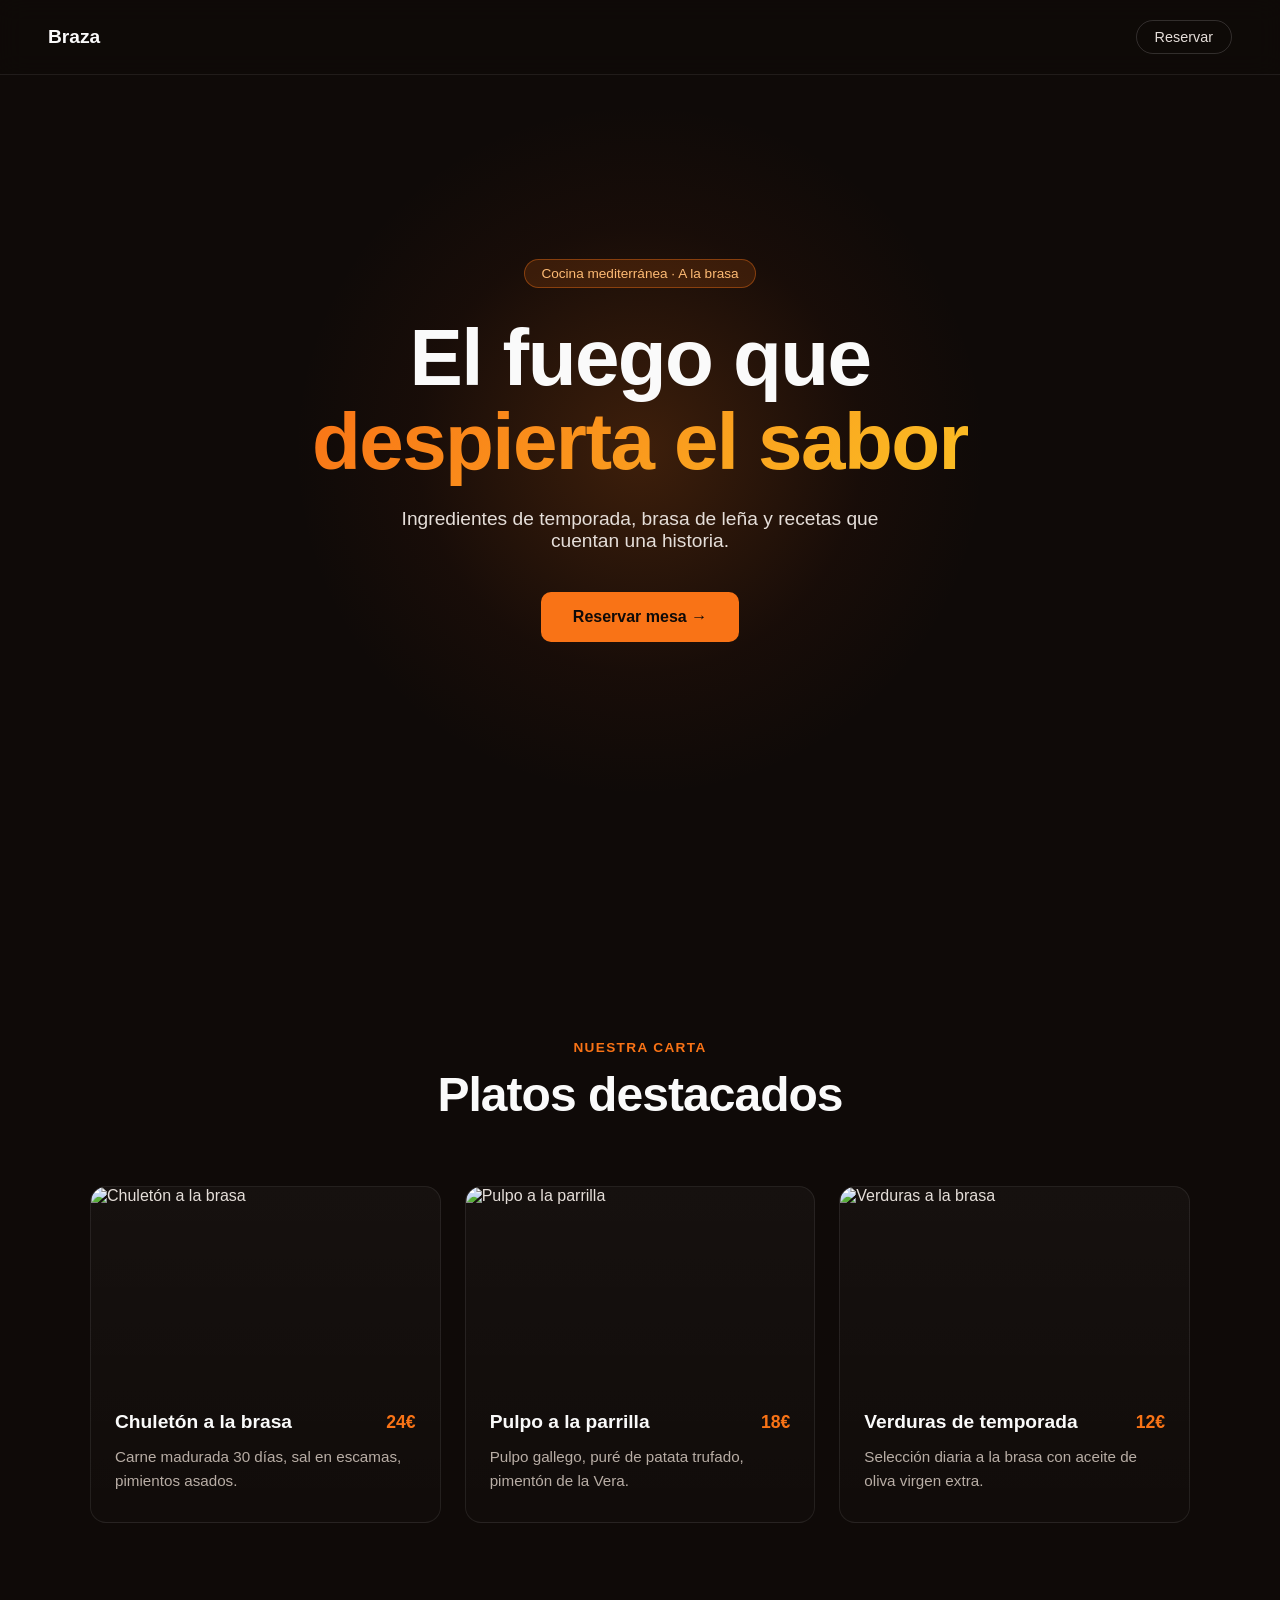
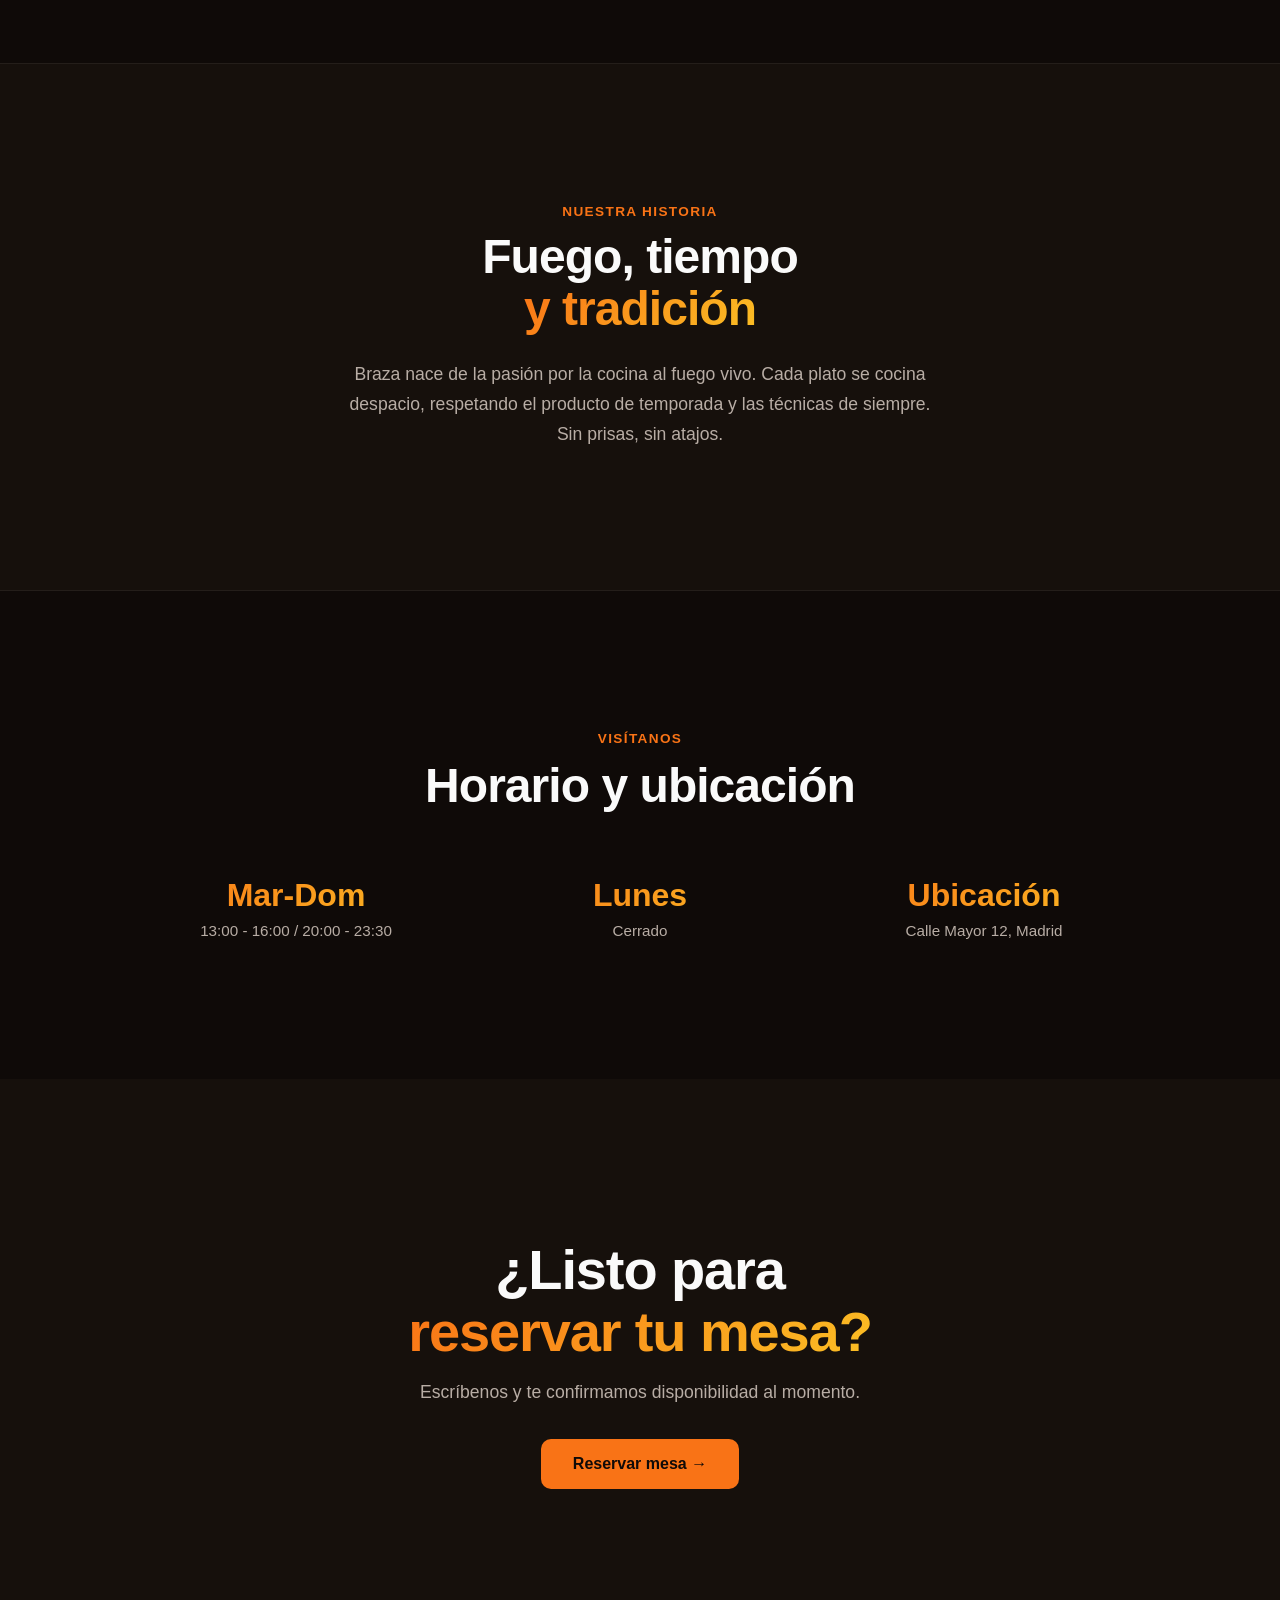
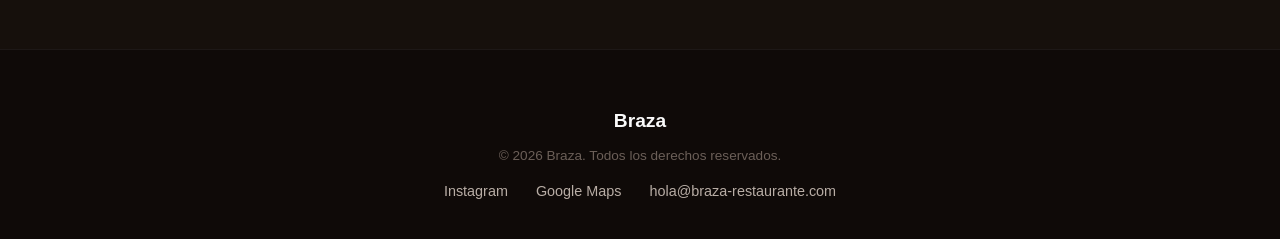
==== index.html @ 5f1ce354 "Primera versión de Braza" ====
<!DOCTYPE html>
<html lang="es">
<head>
    <meta charset="UTF-8">
    <meta name="viewport" content="width=device-width, initial-scale=1.0">
    <title>Braza · Cocina a la brasa</title>
    <link rel="stylesheet" href="style.css">
</head>
<body>

    <nav class="navbar">
        <span class="logo">Braza</span>
        <a href="https://wa.me/34TUNUMERO?text=Hola%2C%20quiero%20reservar%20mesa" class="nav-cta" target="_blank">Reservar</a>
    </nav>

    <header class="hero">
        <div class="hero-bg"></div>
        <div class="glow"></div>
        <span class="badge">Cocina mediterránea · A la brasa</span>
        <h1>El fuego que<br><span class="gradient-text">despierta el sabor</span></h1>
        <p class="subtitulo">Ingredientes de temporada, brasa de leña y recetas que cuentan una historia.</p>
        <button class="cta-btn" onclick="window.open('https://wa.me/34TUNUMERO?text=Hola%2C%20quiero%20reservar%20mesa', '_blank')">Reservar mesa →</button>
    </header>

    <section class="menu">
        <span class="eyebrow">Nuestra carta</span>
        <h2>Platos destacados</h2>
        <div class="menu-grid">
            <div class="menu-card">
                <img src="https://images.unsplash.com/photo-1544025162-d76694265947?auto=format&fit=crop&w=500&q=80" alt="Chuletón a la brasa" class="menu-img">
                <div class="menu-content">
                    <div class="menu-header">
                        <h3>Chuletón a la brasa</h3>
                        <span class="precio">24€</span>
                    </div>
                    <p>Carne madurada 30 días, sal en escamas, pimientos asados.</p>
                </div>
            </div>
            <div class="menu-card">
                <img src="https://images.unsplash.com/photo-1764397514323-e2fbf55e3091?w=500&auto=format&fit=crop&q=80" alt="Pulpo a la parrilla" class="menu-img">
                <div class="menu-content">
                    <div class="menu-header">
                        <h3>Pulpo a la parrilla</h3>
                        <span class="precio">18€</span>
                    </div>
                    <p>Pulpo gallego, puré de patata trufado, pimentón de la Vera.</p>
                </div>
            </div>
            <div class="menu-card">
                <img src="https://images.unsplash.com/photo-1692823548919-e8d60488ec91?w=500&auto=format&fit=crop&q=80" alt="Verduras a la brasa" class="menu-img">
                <div class="menu-content">
                    <div class="menu-header">
                        <h3>Verduras de temporada</h3>
                        <span class="precio">12€</span>
                    </div>
                    <p>Selección diaria a la brasa con aceite de oliva virgen extra.</p>
                </div>
            </div>
        </div>
    </section>

    <section class="historia">
        <span class="eyebrow">Nuestra historia</span>
        <h2>Fuego, tiempo<br><span class="gradient-text">y tradición</span></h2>
        <p>Braza nace de la pasión por la cocina al fuego vivo. Cada plato se cocina despacio, respetando el producto de temporada y las técnicas de siempre. Sin prisas, sin atajos.</p>
    </section>

    <section class="info">
        <span class="eyebrow">Visítanos</span>
        <h2>Horario y ubicación</h2>
        <div class="info-grid">
            <div class="info-item">
                <span class="numero">Mar-Dom</span>
                <p>13:00 - 16:00 / 20:00 - 23:30</p>
            </div>
            <div class="info-item">
                <span class="numero">Lunes</span>
                <p>Cerrado</p>
            </div>
            <div class="info-item">
                <span class="numero">Ubicación</span>
                <p>Calle Mayor 12, Madrid</p>
            </div>
        </div>
    </section>

    <section class="cta-final">
        <h2>¿Listo para<br><span class="gradient-text">reservar tu mesa?</span></h2>
        <p>Escríbenos y te confirmamos disponibilidad al momento.</p>
        <button class="cta-btn" onclick="window.open('https://wa.me/34TUNUMERO?text=Hola%2C%20quiero%20reservar%20mesa', '_blank')">Reservar mesa →</button>
    </section>

    <footer class="footer">
        <span class="logo">Braza</span>
        <p>&copy; 2026 Braza. Todos los derechos reservados.</p>
        <div class="footer-links">
            <a href="#">Instagram</a>
            <a href="#">Google Maps</a>
            <a href="mailto:hola@braza-restaurante.com">hola@braza-restaurante.com</a>
        </div>
    </footer>

</body>
</html>
---- style.css ----
/* Reset básico */
* {
    margin: 0;
    padding: 0;
    box-sizing: border-box;
}

body {
    font-family: 'Inter', sans-serif;
    background-color: #0F0A08;
    color: #E5DED9;
    overflow-x: hidden;
}

/* Texto con degradado (terracota → naranja) */
.gradient-text {
    background: linear-gradient(135deg, #F97316, #FBBF24);
    -webkit-background-clip: text;
    background-clip: text;
    color: transparent;
}

.eyebrow {
    display: block;
    font-size: 0.85rem;
    font-weight: 600;
    letter-spacing: 0.1em;
    text-transform: uppercase;
    color: #F97316;
    margin-bottom: 12px;
}

/* Navbar */
.navbar {
    position: fixed;
    top: 0;
    left: 0;
    right: 0;
    display: flex;
    justify-content: space-between;
    align-items: center;
    padding: 20px 48px;
    background: rgba(15, 10, 8, 0.7);
    backdrop-filter: blur(12px);
    border-bottom: 1px solid rgba(255, 255, 255, 0.08);
    z-index: 100;
}

.logo {
    font-family: 'Space Grotesk', sans-serif;
    font-weight: 700;
    font-size: 1.2rem;
    color: #FAFAFA;
}

.nav-cta {
    color: #E5DED9;
    text-decoration: none;
    font-size: 0.9rem;
    padding: 8px 18px;
    border: 1px solid rgba(255, 255, 255, 0.15);
    border-radius: 20px;
    transition: all 0.2s ease;
}

.nav-cta:hover {
    background-color: #F97316;
    color: #0F0A08;
    border-color: #F97316;
}

/* Hero */
.hero {
    position: relative;
    height: 100vh;
    display: flex;
    flex-direction: column;
    justify-content: center;
    align-items: center;
    text-align: center;
    padding: 20px;
    overflow: hidden;
}

.hero-bg {
    position: absolute;
    top: 0;
    left: 0;
    width: 100%;
    height: 100%;
    background-image: url('https://images.unsplash.com/photo-1544025162-d76694265947?auto=format&fit=crop&w=1600&q=80');
    background-size: cover;
    background-position: center;
    z-index: -2;
}

.hero-bg::after {
    content: '';
    position: absolute;
    top: 0;
    left: 0;
    width: 100%;
    height: 100%;
    background: linear-gradient(180deg, rgba(15,10,8,0.85) 0%, rgba(15,10,8,0.6) 50%, rgba(15,10,8,0.95) 100%);
}

.glow {
    position: absolute;
    top: 50%;
    left: 50%;
    width: 700px;
    height: 700px;
    background: radial-gradient(circle, rgba(249, 115, 22, 0.2) 0%, rgba(194, 65, 12, 0.05) 45%, transparent 70%);
    transform: translate(-50%, -50%);
    pointer-events: none;
    z-index: -1;
}

.badge {
    position: relative;
    font-size: 0.85rem;
    padding: 6px 16px;
    border: 1px solid rgba(249, 115, 22, 0.4);
    border-radius: 20px;
    background: rgba(249, 115, 22, 0.15);
    color: #FDBA74;
    margin-bottom: 28px;
}

.hero h1 {
    position: relative;
    font-family: 'Space Grotesk', sans-serif;
    font-size: 5rem;
    line-height: 1.05;
    font-weight: 700;
    color: #FAFAFA;
    margin-bottom: 24px;
    letter-spacing: -0.02em;
}

.hero .subtitulo {
    position: relative;
    font-size: 1.2rem;
    color: #E5DED9;
    max-width: 520px;
    margin-bottom: 40px;
}

.cta-btn {
    position: relative;
    background-color: #F97316;
    color: #0F0A08;
    border: none;
    padding: 16px 32px;
    font-size: 1rem;
    font-weight: 700;
    border-radius: 10px;
    cursor: pointer;
    transition: transform 0.2s ease, box-shadow 0.2s ease;
}

.cta-btn:hover {
    transform: scale(1.05);
    box-shadow: 0 0 30px rgba(249, 115, 22, 0.4);
}

/* Sección Menú */
.menu {
    padding: 140px 48px;
    text-align: center;
    background-color: #0F0A08;
}

.menu h2 {
    font-family: 'Space Grotesk', sans-serif;
    font-size: 3rem;
    font-weight: 700;
    color: #FAFAFA;
    margin-bottom: 64px;
    letter-spacing: -0.02em;
}

.menu-grid {
    display: grid;
    grid-template-columns: repeat(3, 1fr);
    gap: 24px;
    max-width: 1100px;
    margin: 0 auto;
}

.menu-card {
    position: relative;
    background: linear-gradient(180deg, rgba(255,255,255,0.03), rgba(255,255,255,0.01));
    border: 1px solid rgba(255, 255, 255, 0.08);
    border-radius: 16px;
    text-align: left;
    overflow: hidden;
    transition: border-color 0.2s ease, transform 0.2s ease;
}

.menu-card:hover {
    border-color: rgba(249, 115, 22, 0.5);
    transform: translateY(-6px);
}

.menu-img {
    width: 100%;
    height: 200px;
    object-fit: cover;
    display: block;
}

.menu-content {
    padding: 24px 24px 28px;
}

.menu-header {
    display: flex;
    justify-content: space-between;
    align-items: baseline;
    margin-bottom: 12px;
    gap: 12px;
}

.menu-header h3 {
    font-family: 'Space Grotesk', sans-serif;
    color: #FAFAFA;
    font-size: 1.2rem;
}

.precio {
    font-family: 'Space Grotesk', sans-serif;
    color: #F97316;
    font-weight: 700;
    font-size: 1.1rem;
    white-space: nowrap;
}

.menu-card p {
    color: #B8ADA5;
    line-height: 1.6;
    font-size: 0.95rem;
}

/* Sección Historia */
.historia {
    padding: 140px 48px;
    text-align: center;
    background-color: #16100C;
    border-top: 1px solid rgba(255, 255, 255, 0.06);
    border-bottom: 1px solid rgba(255, 255, 255, 0.06);
}

.historia h2 {
    font-family: 'Space Grotesk', sans-serif;
    font-size: 3rem;
    font-weight: 700;
    color: #FAFAFA;
    margin-bottom: 24px;
    letter-spacing: -0.02em;
    line-height: 1.1;
}

.historia p {
    max-width: 600px;
    margin: 0 auto;
    color: #B8ADA5;
    font-size: 1.1rem;
    line-height: 1.7;
}

/* Sección Info */
.info {
    padding: 140px 48px;
    text-align: center;
    background-color: #0F0A08;
}

.info h2 {
    font-family: 'Space Grotesk', sans-serif;
    font-size: 3rem;
    font-weight: 700;
    color: #FAFAFA;
    margin-bottom: 64px;
    letter-spacing: -0.02em;
}

.info-grid {
    display: grid;
    grid-template-columns: repeat(3, 1fr);
    gap: 32px;
    max-width: 1000px;
    margin: 0 auto;
}

.info-item .numero {
    display: block;
    font-family: 'Space Grotesk', sans-serif;
    font-size: 2rem;
    font-weight: 700;
    background: linear-gradient(135deg, #F97316, #FBBF24);
    -webkit-background-clip: text;
    background-clip: text;
    color: transparent;
    margin-bottom: 8px;
}

.info-item p {
    color: #B8ADA5;
    font-size: 0.95rem;
}

/* CTA Final */
.cta-final {
    padding: 160px 48px;
    text-align: center;
    background-color: #16100C;
}

.cta-final h2 {
    font-family: 'Space Grotesk', sans-serif;
    font-size: 3.5rem;
    line-height: 1.1;
    font-weight: 700;
    color: #FAFAFA;
    margin-bottom: 20px;
    letter-spacing: -0.02em;
}

.cta-final p {
    font-size: 1.1rem;
    color: #B8ADA5;
    margin-bottom: 36px;
}

/* Footer */
.footer {
    padding: 60px 48px 40px;
    text-align: center;
    background-color: #0F0A08;
    border-top: 1px solid rgba(255, 255, 255, 0.06);
}

.footer .logo {
    display: block;
    margin-bottom: 16px;
}

.footer p {
    color: #6B5F58;
    font-size: 0.85rem;
}

.footer-links {
    margin-top: 20px;
    display: flex;
    justify-content: center;
    gap: 28px;
}

.footer-links a {
    color: #B8ADA5;
    text-decoration: none;
    font-size: 0.9rem;
    transition: color 0.2s ease;
}

.footer-links a:hover {
    color: #F97316;
}

/* Responsive */
@media (max-width: 768px) {
    .hero h1 {
        font-size: 3rem;
    }
    .menu-grid,
    .info-grid {
        grid-template-columns: 1fr;
    }
    .cta-final h2 {
        font-size: 2.2rem;
    }
}
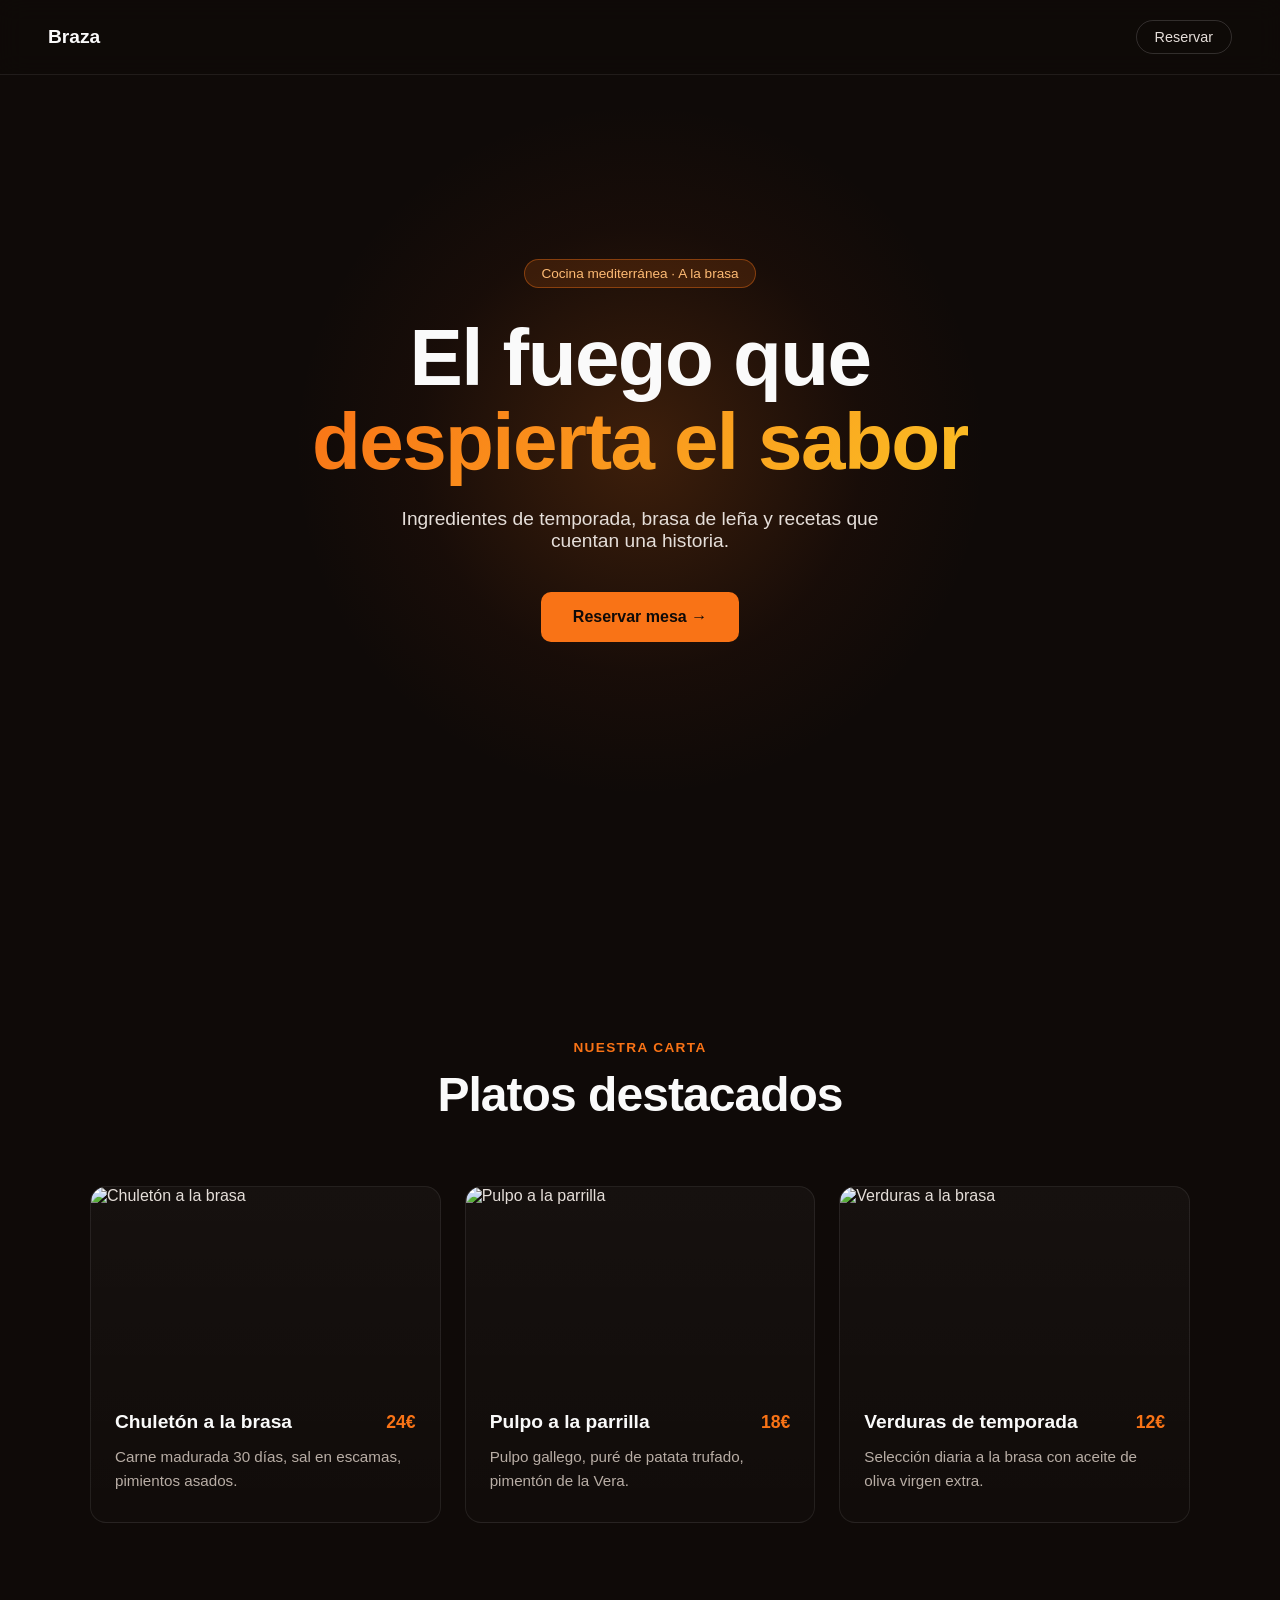
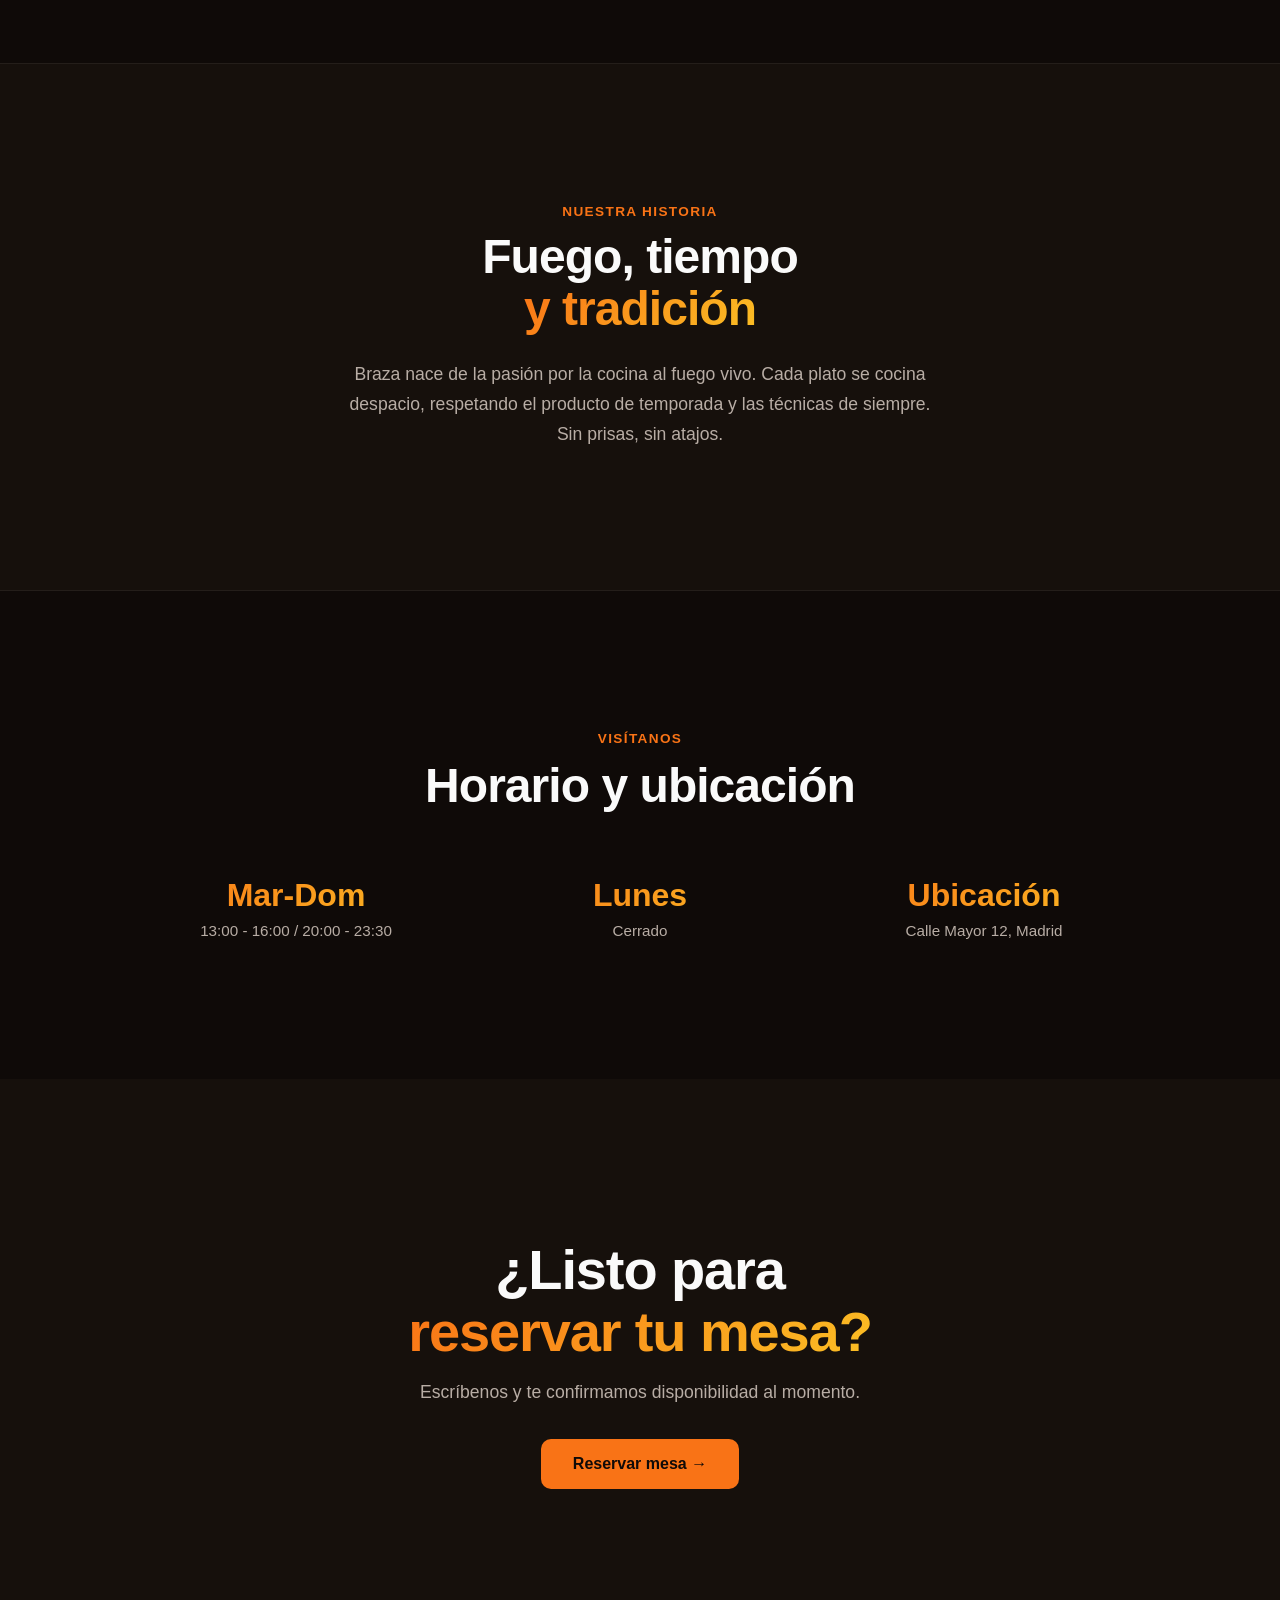
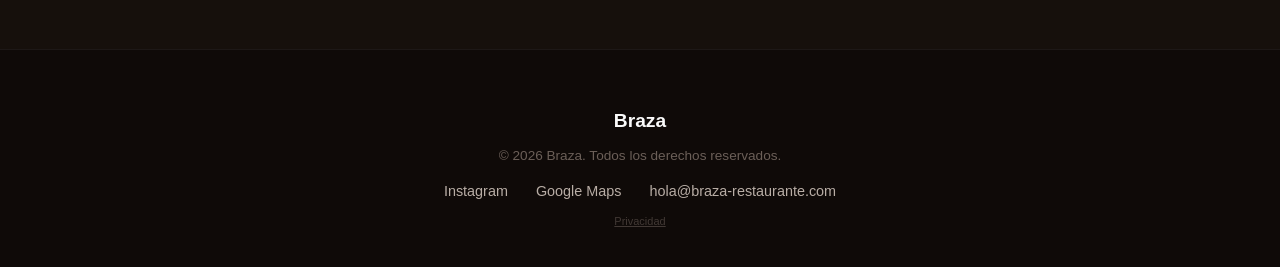
==== commit b1503d22: "SEO: robots.txt, 404, pages légales, OG tags, schema.org, CTA sticky (checklist 20 points)" ====
--- a/index.html
+++ b/index.html
@@ -4,13 +4,42 @@
     <meta charset="UTF-8">
     <meta name="viewport" content="width=device-width, initial-scale=1.0">
     <title>Braza · Cocina a la brasa</title>
+  <meta name="description" content="Braza, cocina a la brasa en Madrid, Calle Mayor 12. Reserva tu mesa y descubre el fuego que despierta el sabor.">
+  <link rel="canonical" href="https://landrytalbotpro.github.io/braza-restaurante/">
+  <meta property="og:type" content="website">
+  <meta property="og:title" content="Braza · Cocina a la brasa">
+  <meta property="og:description" content="Braza, cocina a la brasa en Madrid, Calle Mayor 12. Reserva tu mesa y descubre el fuego que despierta el sabor.">
+  <meta property="og:url" content="https://landrytalbotpro.github.io/braza-restaurante/">
+  <meta property="og:image" content="https://nuvorastudio.es/images/braza.jpg">
+  <meta property="og:locale" content="es_ES">
+  <meta name="twitter:card" content="summary_large_image">
+  <meta name="twitter:title" content="Braza · Cocina a la brasa">
+  <meta name="twitter:description" content="Braza, cocina a la brasa en Madrid, Calle Mayor 12. Reserva tu mesa y descubre el fuego que despierta el sabor.">
+  <meta name="twitter:image" content="https://nuvorastudio.es/images/braza.jpg">
     <link rel="stylesheet" href="style.css">
+  <script type="application/ld+json">
+{
+  "@context": "https://schema.org",
+  "@type": "Restaurant",
+  "name": "Braza",
+  "url": "https://landrytalbotpro.github.io/braza-restaurante/",
+  "image": "https://nuvorastudio.es/images/braza.jpg",
+  "telephone": "+34675153535",
+  "address": {
+    "@type": "PostalAddress",
+    "streetAddress": "Calle Mayor 12",
+    "postalCode": "28013",
+    "addressLocality": "Madrid",
+    "addressCountry": "ES"
+  }
+}
+  </script>
 </head>
 <body>
 
     <nav class="navbar">
         <span class="logo">Braza</span>
-        <a href="https://wa.me/34TUNUMERO?text=Hola%2C%20quiero%20reservar%20mesa" class="nav-cta" target="_blank">Reservar</a>
+        <a href="https://wa.me/34675153535?text=Hola%2C%20quiero%20reservar%20mesa" class="nav-cta" target="_blank">Reservar</a>
     </nav>
 
     <header class="hero">
@@ -19,7 +48,7 @@
         <span class="badge">Cocina mediterránea · A la brasa</span>
         <h1>El fuego que<br><span class="gradient-text">despierta el sabor</span></h1>
         <p class="subtitulo">Ingredientes de temporada, brasa de leña y recetas que cuentan una historia.</p>
-        <button class="cta-btn" onclick="window.open('https://wa.me/34TUNUMERO?text=Hola%2C%20quiero%20reservar%20mesa', '_blank')">Reservar mesa →</button>
+        <button class="cta-btn" onclick="window.open('https://wa.me/34675153535?text=Hola%2C%20quiero%20reservar%20mesa', '_blank')">Reservar mesa →</button>
     </header>
 
     <section class="menu">
@@ -87,7 +116,7 @@
     <section class="cta-final">
         <h2>¿Listo para<br><span class="gradient-text">reservar tu mesa?</span></h2>
         <p>Escríbenos y te confirmamos disponibilidad al momento.</p>
-        <button class="cta-btn" onclick="window.open('https://wa.me/34TUNUMERO?text=Hola%2C%20quiero%20reservar%20mesa', '_blank')">Reservar mesa →</button>
+        <button class="cta-btn" onclick="window.open('https://wa.me/34675153535?text=Hola%2C%20quiero%20reservar%20mesa', '_blank')">Reservar mesa →</button>
     </section>
 
     <footer class="footer">
@@ -98,7 +127,29 @@
             <a href="#">Google Maps</a>
             <a href="mailto:hola@braza-restaurante.com">hola@braza-restaurante.com</a>
         </div>
-    </footer>
+    
+    <p style="text-align:center; font-size:11px; opacity:0.55; margin-top:16px;" class="nuvora-legal-link"><a href="privacidad.html" style="color:inherit;">Privacidad</a></p>
+</footer>
 
+
+  <!-- Sticky mobile CTA (ajouté — checklist Nuvora) -->
+  <style>
+  #nuvora-sticky-cta-bar {
+    position: fixed; left: 0; right: 0; bottom: 0; z-index: 9999;
+    display: none; justify-content: center; align-items: center;
+    padding: 12px 16px calc(12px + env(safe-area-inset-bottom, 0px));
+    background: rgba(20,20,20,0.96); backdrop-filter: blur(6px);
+  }
+  #nuvora-sticky-cta-bar a {
+    display: block; width: 100%; max-width: 480px; text-align: center;
+    background: #25D366; color: #fff; font-weight: 700; font-size: 15px;
+    padding: 13px 20px; border-radius: 999px; text-decoration: none;
+    font-family: system-ui, -apple-system, sans-serif;
+  }
+  @media (max-width: 780px) { #nuvora-sticky-cta-bar { display: flex; } }
+  </style>
+  <div id="nuvora-sticky-cta-bar">
+    <a href="https://wa.me/34675153535?text=Hola%2C%20quiero%20reservar%20mesa" target="_blank" rel="noopener">💬 Reservar mesa — Respuesta en 24h</a>
+  </div>
 </body>
 </html>
